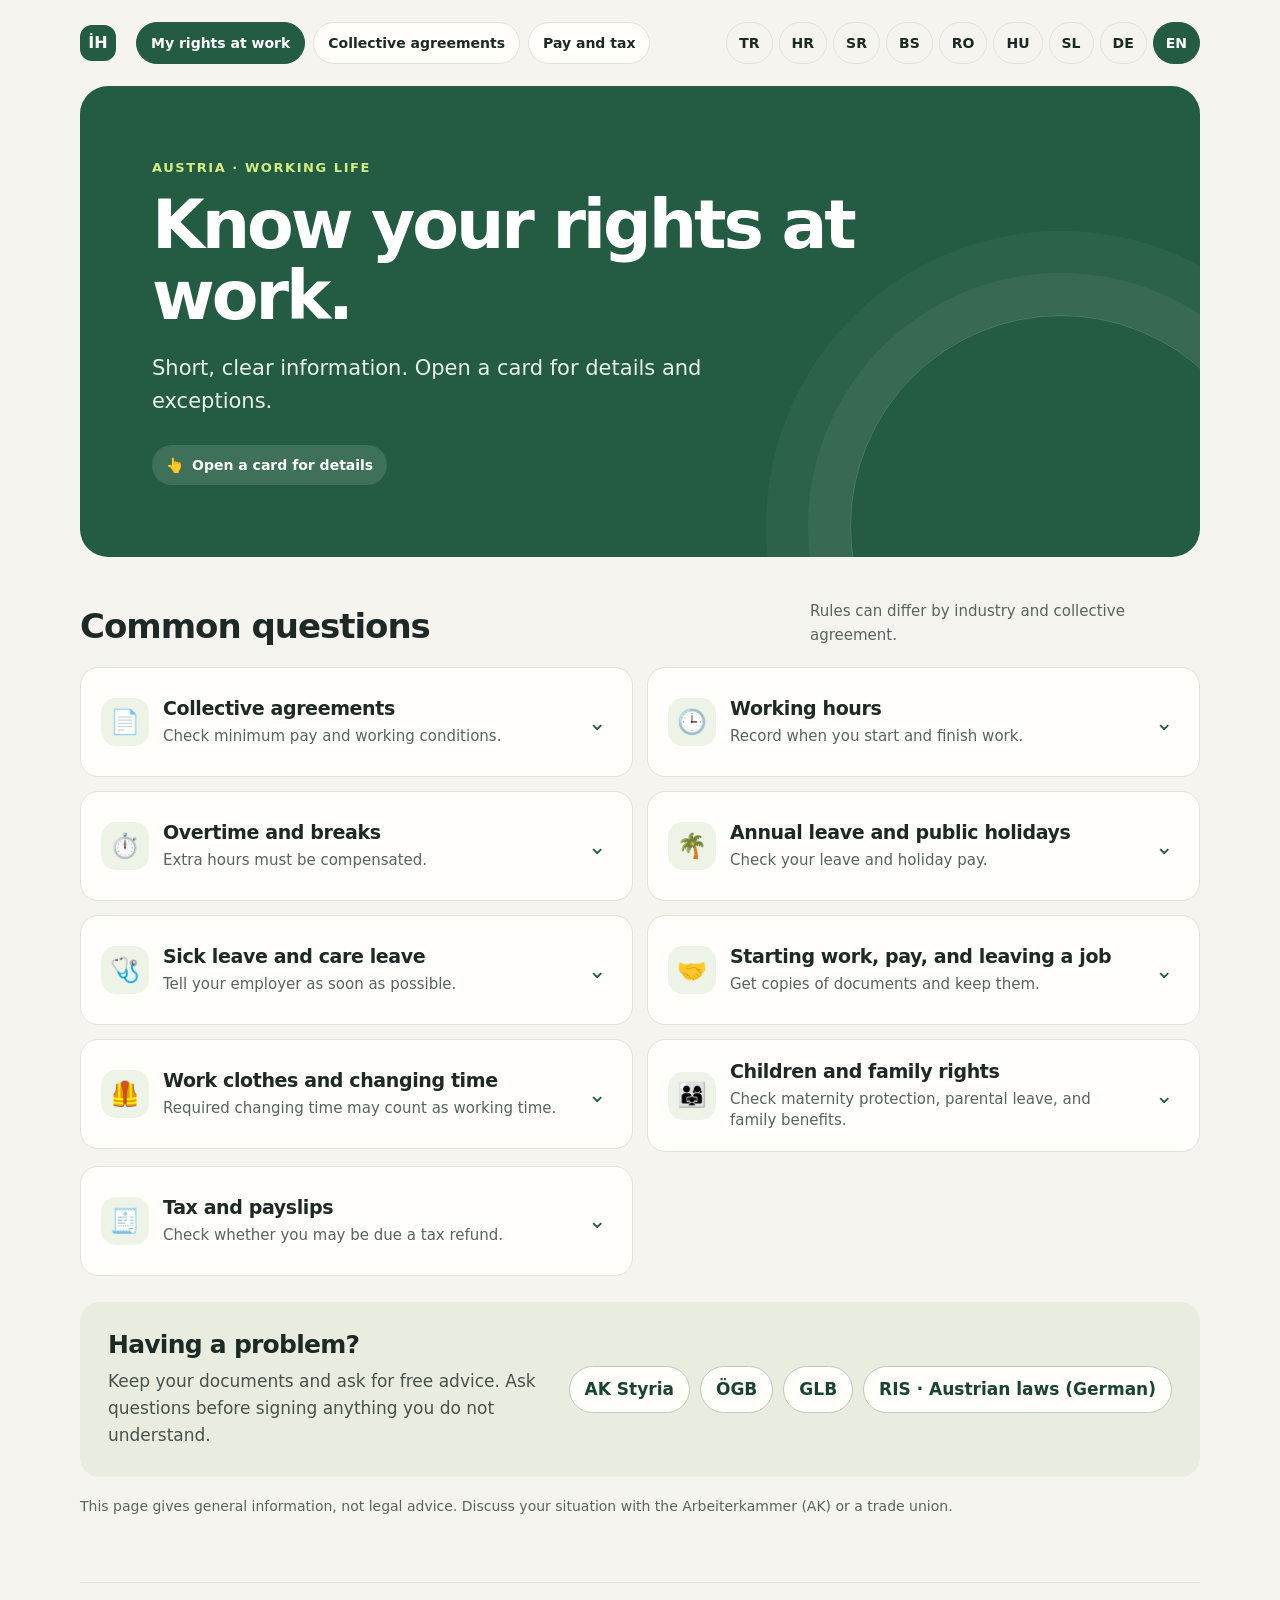
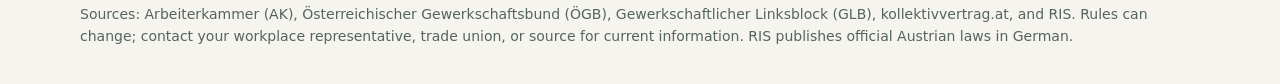
==== index.html @ 05ff2365 "Add additional languages" ====
<!doctype html>
<html lang="tr">
<head>
  <meta charset="utf-8">
  <meta name="viewport" content="width=device-width, initial-scale=1">
  <meta name="theme-color" content="#f5f4ee">
  <meta name="description" content="Avusturya'da çalışanlar için sade ve çok dilli işçi hakları rehberi.">
  <title>İş Haklarım · Avusturya'da çalışma rehberi</title>
  <link rel="stylesheet" href="assets/styles.css">
</head>
<body>
  <div class="wrap">
    <header class="topbar">
      <a class="brand" href="#" aria-label="İş Haklarım - ana sayfa">
        <span class="brand-mark" aria-hidden="true">İH</span>
      </a>
      <nav class="page-nav" aria-label="Sayfalar">
        <a class="header-link" href="index.html" data-i18n="guideLink" aria-current="page">İş Haklarım</a>
        <a class="header-link" href="collective-agreements.html" data-i18n="catalogLink">Toplu sözleşmeler</a>
        <a class="header-link" href="lohn-steuer.html" data-i18n="payLink">Maaş ve vergi</a>
      </nav>
      <nav class="language" id="languages"></nav>
    </header>

    <section class="hero" aria-labelledby="page-title">
      <p class="eyebrow" data-i18n="eyebrow">Avusturya · Çalışma hayatı</p>
      <h1 id="page-title" data-i18n="title">İşçi olarak haklarım.</h1>
      <p class="hero-copy" data-i18n="intro">Kısa ve sade bilgiler. Bir karta dokun, ayrıntıları ve istisnaları gör.</p>
      <div class="hero-tip"><span aria-hidden="true">👆</span><span data-i18n="tip">Ayrıntı için kartları aç</span></div>
    </section>

    <main>
      <div class="section-heading">
        <h2 data-i18n="sectionTitle">En çok sorulan konular</h2>
        <p data-i18n="sectionIntro">Kurallar iş koluna ve toplu sözleşmeye göre değişebilir.</p>
      </div>
      <div class="cards" id="cards"></div>
      <p class="load-error" id="loadError" role="alert" hidden></p>

      <section class="help" aria-labelledby="help-title">
        <div>
          <h2 id="help-title" data-i18n="helpTitle">Bir sorun mu var?</h2>
          <p data-i18n="helpText">Belgelerini sakla ve ücretsiz danışmanlık iste. Anlamadığın bir şeyi imzalamadan önce sor.</p>
        </div>
        <div class="help-links" id="helpLinks"></div>
      </section>
      <p class="disclaimer" data-i18n="disclaimer">Bu sayfa genel bilgilendirmedir; hukuki danışmanlık değildir. Özel durumunu Arbeiterkammer (AK) veya sendika ile görüş.</p>
    </main>
    <footer data-i18n="footer">Kaynaklar: Arbeiterkammer (AK), Österreichischer Gewerkschaftsbund (ÖGB), Gewerkschaftlicher Linksblock (GLB) ve kollektivvertrag.at. Bilgiler değişebilir; güncel durum için kaynağa danış.</footer>
  </div>

  <script src="assets/language.js" defer></script>
  <script src="assets/app.js" defer></script>
</body>
</html>
---- assets/styles.css ----
:root {
      color-scheme: light;
      --ink: #1d2924;
      --muted: #56645e;
      --paper: #f5f4ee;
      --card: #fffefa;
      --green: #245c43;
      --green-dark: #194430;
      --lime: #d3ed82;
      --line: #dfe4d9;
      --focus: #a64e12;
      font-family: Inter, ui-sans-serif, system-ui, -apple-system, BlinkMacSystemFont, "Segoe UI", sans-serif;
      font-synthesis: none;
      text-rendering: optimizeLegibility;
    }

    * { box-sizing: border-box; }

    body {
      margin: 0;
      background: var(--paper);
      color: var(--ink);
      font-size: 17px;
      line-height: 1.6;
    }

    a { color: var(--green-dark); text-underline-offset: 3px; }
    a:hover { text-decoration-thickness: 2px; }
    button, summary { font: inherit; }
    button:focus-visible, a:focus-visible, summary:focus-visible {
      outline: 3px solid var(--focus);
      outline-offset: 4px;
    }

    .wrap { width: min(1120px, calc(100% - 40px)); margin-inline: auto; }
    .topbar { display: flex; justify-content: space-between; align-items: center; gap: 20px; padding-block: 22px; }
    .brand { display: inline-flex; align-items: center; gap: 10px; color: var(--ink); font-size: 16px; font-weight: 800; text-decoration: none; }
    .brand-mark { display: grid; width: 36px; height: 36px; place-items: center; border-radius: 12px; background: var(--green); color: white; }
    .page-nav { display: flex; flex: 1; flex-wrap: wrap; gap: 8px; }
    .header-link { min-height: 42px; display: inline-flex; align-items: center; padding: 7px 14px; border: 1px solid var(--line); border-radius: 999px; background: var(--card); color: var(--ink); font-size: 14px; font-weight: 750; text-decoration: none; }
    .header-link[aria-current="page"] { border-color: var(--green); background: var(--green); color: white; }
    .language { display: flex; flex-wrap: wrap; justify-content: flex-end; gap: 6px; }
    .language button {
      min-height: 42px;
      padding: 7px 12px;
      border: 1px solid var(--line);
      border-radius: 999px;
      background: transparent;
      color: var(--ink);
      cursor: pointer;
      font-size: 14px;
      font-weight: 700;
    }
    .language button[aria-pressed="true"] { border-color: var(--green); background: var(--green); color: white; }

    .hero {
      position: relative;
      overflow: hidden;
      padding: clamp(32px, 7vw, 72px);
      border-radius: 28px;
      background: var(--green);
      color: white;
    }
    .hero::after {
      position: absolute;
      right: -72px;
      bottom: -180px;
      width: 420px;
      height: 420px;
      border: 1px solid rgb(255 255 255 / 18%);
      border-radius: 50%;
      box-shadow: 0 0 0 42px rgb(255 255 255 / 5%), 0 0 0 84px rgb(255 255 255 / 4%);
      content: "";
      pointer-events: none;
    }
    .eyebrow { margin: 0 0 10px; color: var(--lime); font-size: 13px; font-weight: 800; letter-spacing: .12em; text-transform: uppercase; }
    h1 { max-width: 720px; margin: 0; font-size: clamp(38px, 7vw, 68px); letter-spacing: -.045em; line-height: 1.05; }
    .hero-copy { max-width: 590px; margin: 20px 0 0; color: #e8f0e9; font-size: clamp(18px, 2.4vw, 21px); }
    .hero-tip { display: inline-flex; align-items: center; gap: 9px; margin-top: 26px; padding: 9px 14px; border-radius: 999px; background: rgb(255 255 255 / 12%); font-size: 14px; font-weight: 700; }

    main { padding-block: 42px 64px; }
    .section-heading { display: flex; justify-content: space-between; align-items: end; gap: 20px; margin-bottom: 20px; }
    h2 { margin: 0; font-size: clamp(25px, 4vw, 34px); letter-spacing: -.03em; line-height: 1.2; }
    .section-heading p { max-width: 390px; margin: 0; color: var(--muted); font-size: 15px; }
    .cards { display: grid; grid-template-columns: repeat(2, minmax(0, 1fr)); align-items: start; gap: 14px; }
    .card { min-width: 0; border: 1px solid var(--line); border-radius: 18px; background: var(--card); }
    .card[open] { border-color: #9eb8a1; box-shadow: 0 10px 24px rgb(29 41 36 / 5%); }
    .card summary { display: grid; grid-template-columns: 48px 1fr 24px; align-items: center; gap: 14px; min-height: 108px; padding: 20px; cursor: pointer; list-style: none; }
    .card summary::-webkit-details-marker { display: none; }
    .card-icon { display: grid; width: 48px; height: 48px; place-items: center; border-radius: 15px; background: #edf3e6; font-size: 24px; }
    .card-title { display: block; font-size: 19px; font-weight: 800; letter-spacing: -.02em; line-height: 1.25; }
    .card-teaser { display: block; margin-top: 5px; color: var(--muted); font-size: 15px; line-height: 1.4; }
    .chevron { color: var(--green); font-size: 22px; transition: transform .18s ease; }
    .card[open] .chevron { transform: rotate(180deg); }
    .card-body { padding: 0 22px 22px 82px; }
    .card-body p { margin: 0 0 10px; }
    .card-body ul { margin: 0; padding-left: 20px; }
    .card-body li { margin-top: 8px; padding-left: 3px; }
    .card-body li::marker { color: var(--green); }
    .sources { display: flex; flex-wrap: wrap; gap: 8px 16px; margin-top: 18px; padding-top: 14px; border-top: 1px solid var(--line); font-size: 14px; font-weight: 700; }
    .load-error { margin: 14px 0; padding: 12px 16px; border: 1px solid #d5aa9a; border-radius: 12px; background: #fff3ef; color: #722d19; }

    .catalog-search { display: grid; grid-template-columns: 1fr; gap: 7px; margin: 0 0 34px; }
    .catalog-search label { font-weight: 800; }
    .catalog-search input { width: 100%; min-height: 54px; padding: 12px 16px; border: 1px solid #aeb9ad; border-radius: 14px; background: var(--card); color: var(--ink); font: inherit; }
    .catalog-search input:focus-visible { outline: 3px solid var(--focus); outline-offset: 3px; }
    .catalog-search p { margin: 0; color: var(--muted); font-size: 14px; }
    .agreement-grid { display: grid; grid-template-columns: repeat(2, minmax(0, 1fr)); align-items: start; gap: 14px; }
    .agreement-card { min-width: 0; padding: 20px; border: 1px solid var(--line); border-radius: 18px; background: var(--card); }
    .agreement-card h3 { margin: 0; font-size: 18px; line-height: 1.35; }
    .agreement-card h3 a { color: var(--green-dark); }
    .agreement-card .agreement-date { margin: 9px 0 0; color: var(--muted); font-size: 14px; }
    .agreement-card .agreement-applicability { margin: 8px 0 0; color: var(--muted); font-size: 14px; }
    .agreement-card .topic-label { margin: 14px 0 7px; font-size: 14px; font-weight: 800; }
    .topic-list { display: flex; flex-wrap: wrap; gap: 7px; margin: 0; padding: 0; list-style: none; }
    .topic-list li { padding: 5px 9px; border-radius: 999px; background: #edf3e6; color: #2e503d; font-size: 13px; line-height: 1.35; }
    .agreement-card .agreement-open { display: inline-block; margin-top: 15px; font-size: 14px; font-weight: 800; }
    .all-agreements { margin-top: 38px; }
    .pay-panels { display: grid; grid-template-columns: repeat(2, minmax(0, 1fr)); align-items: start; gap: 16px; }
    .pay-panel { min-width: 0; padding: 22px; border: 1px solid var(--line); border-radius: 18px; background: var(--card); }
    .pay-panel h2 { margin: 0; font-size: 22px; line-height: 1.3; }
    .pay-panel p { margin: 12px 0; }
    .pay-panel a { font-weight: 750; }
    .tax-table-wrap { overflow-x: auto; margin-block: 16px; }
    .tax-table { width: 100%; min-width: 360px; border-collapse: collapse; text-align: left; }
    .tax-table th, .tax-table td { padding: 10px 12px; border-bottom: 1px solid var(--line); }
    .tax-table th { background: #edf3e6; }
    .pay-note { color: var(--muted); font-size: 14px; }
    .pay-sources { display: flex; flex-wrap: wrap; gap: 12px 20px; margin-top: 24px; }

    .help {
      display: grid;
      grid-template-columns: 1fr auto;
      align-items: center;
      gap: 28px;
      margin-top: 26px;
      padding: 28px;
      border-radius: 20px;
      background: #e8eddf;
    }
    .help h2 { font-size: 25px; }
    .help p { margin: 8px 0 0; color: #46534b; }
    .help-links { display: flex; flex-wrap: wrap; gap: 10px; }
    .help-links a { display: inline-flex; min-height: 46px; align-items: center; padding: 9px 15px; border: 1px solid #bdcabb; border-radius: 999px; background: var(--card); font-weight: 750; text-decoration: none; }
    .help-links a:hover { border-color: var(--green); }
    .disclaimer { margin: 18px 0 0; color: var(--muted); font-size: 14px; }
    footer { padding-block: 20px 36px; border-top: 1px solid var(--line); color: var(--muted); font-size: 14px; }

    @media (max-width: 720px) {
      .wrap { width: min(100% - 28px, 600px); }
      .topbar { align-items: flex-start; flex-wrap: wrap; }
      .brand { padding-top: 4px; }
      .language { width: 100%; max-width: none; justify-content: flex-start; }
      .language button { min-height: 38px; padding: 5px 9px; font-size: 13px; }
      .hero { border-radius: 22px; }
      .hero::after { right: -250px; }
      .section-heading { display: block; }
      .section-heading p { margin-top: 9px; }
      .cards { grid-template-columns: 1fr; gap: 10px; }
      .agreement-grid { grid-template-columns: 1fr; gap: 10px; }
      .pay-panels { grid-template-columns: 1fr; gap: 12px; }
      .card summary { min-height: 96px; padding: 16px; }
      .card-body { padding: 0 18px 20px 78px; }
      .help { grid-template-columns: 1fr; padding: 22px; }
    }

    @media (prefers-reduced-motion: reduce) {
      *, *::before, *::after { scroll-behavior: auto !important; transition-duration: .01ms !important; }
    }
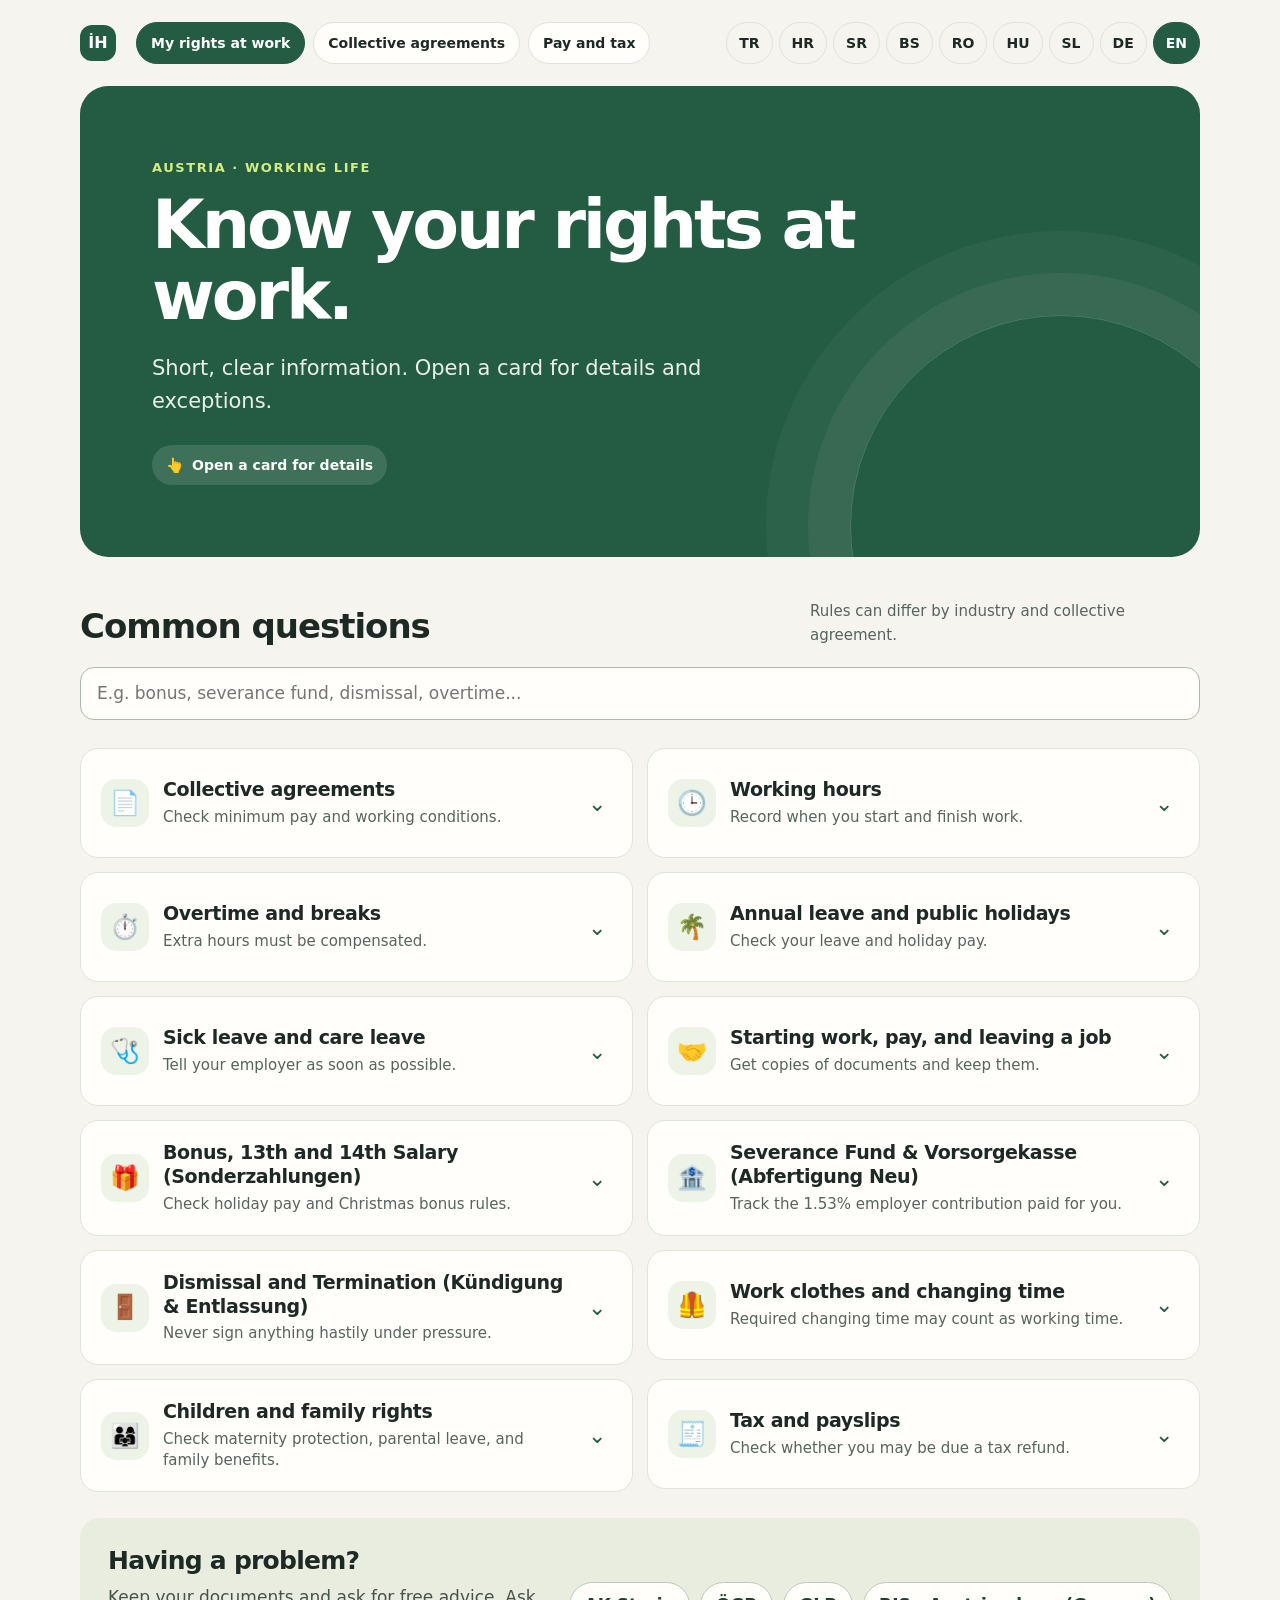
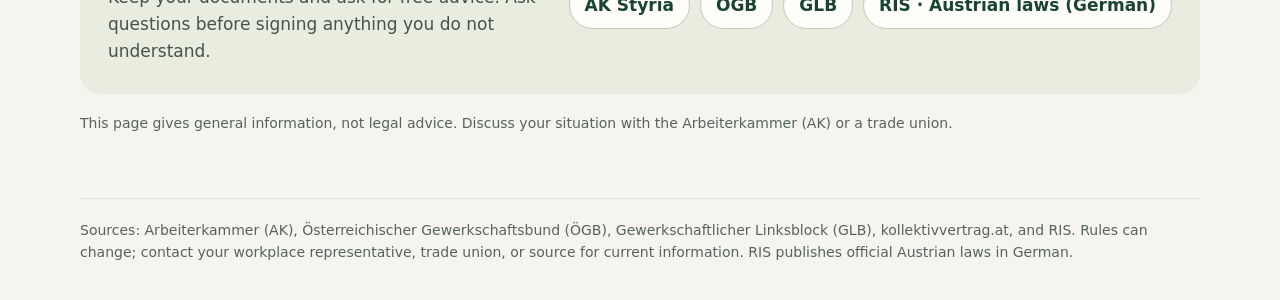
==== commit 180aa299: "Add semantic search" ====
--- a/index.html
+++ b/index.html
@@ -34,7 +34,15 @@
         <h2 data-i18n="sectionTitle">En çok sorulan konular</h2>
         <p data-i18n="sectionIntro">Kurallar iş koluna ve toplu sözleşmeye göre değişebilir.</p>
       </div>
+
+      <section class="guide-search" role="search">
+        <label for="guideSearch" class="visually-hidden" data-i18n="searchLabel">Konu veya anahtar kelime ara</label>
+        <input id="guideSearch" type="search" autocomplete="off" placeholder="Örn: ikramiye, kıdem tazminatı, kovulma, fazla mesai...">
+        <p class="search-status" id="guideSearchStatus" aria-live="polite"></p>
+      </section>
+
       <div class="cards" id="cards"></div>
+      <p class="load-error" id="noCardResults" role="status" hidden></p>
       <p class="load-error" id="loadError" role="alert" hidden></p>
 
       <section class="help" aria-labelledby="help-title">
@@ -50,6 +58,7 @@
   </div>
 
   <script src="assets/language.js" defer></script>
+  <script src="assets/semantic.js" defer></script>
   <script src="assets/app.js" defer></script>
 </body>
 </html>
--- a/assets/styles.css
+++ b/assets/styles.css
@@ -77,6 +77,9 @@
     h1 { max-width: 720px; margin: 0; font-size: clamp(38px, 7vw, 68px); letter-spacing: -.045em; line-height: 1.05; }
     .hero-copy { max-width: 590px; margin: 20px 0 0; color: #e8f0e9; font-size: clamp(18px, 2.4vw, 21px); }
     .hero-tip { display: inline-flex; align-items: center; gap: 9px; margin-top: 26px; padding: 9px 14px; border-radius: 999px; background: rgb(255 255 255 / 12%); font-size: 14px; font-weight: 700; }
+    .section-jump { display: flex; flex-wrap: wrap; gap: 9px; margin-top: 14px; }
+    .section-jump a { min-height: 42px; display: inline-flex; align-items: center; padding: 7px 14px; border: 1px solid var(--line); border-radius: 999px; background: var(--card); font-size: 14px; font-weight: 750; text-decoration: none; }
+    .section-jump a:hover { border-color: var(--green); }
 
     main { padding-block: 42px 64px; }
     .section-heading { display: flex; justify-content: space-between; align-items: end; gap: 20px; margin-bottom: 20px; }
@@ -100,6 +103,23 @@
     .sources { display: flex; flex-wrap: wrap; gap: 8px 16px; margin-top: 18px; padding-top: 14px; border-top: 1px solid var(--line); font-size: 14px; font-weight: 700; }
     .load-error { margin: 14px 0; padding: 12px 16px; border: 1px solid #d5aa9a; border-radius: 12px; background: #fff3ef; color: #722d19; }
 
+    .visually-hidden {
+      position: absolute;
+      width: 1px;
+      height: 1px;
+      padding: 0;
+      margin: -1px;
+      overflow: hidden;
+      clip: rect(0, 0, 0, 0);
+      white-space: nowrap;
+      border: 0;
+    }
+
+    .guide-search { display: grid; gap: 6px; margin-bottom: 22px; }
+    .guide-search input { width: 100%; min-height: 52px; padding: 12px 16px; border: 1px solid #aeb9ad; border-radius: 14px; background: var(--card); color: var(--ink); font: inherit; }
+    .guide-search input:focus-visible { outline: 3px solid var(--focus); outline-offset: 3px; }
+    .guide-search .search-status { margin: 0; color: var(--muted); font-size: 14px; }
+
     .catalog-search { display: grid; grid-template-columns: 1fr; gap: 7px; margin: 0 0 34px; }
     .catalog-search label { font-weight: 800; }
     .catalog-search input { width: 100%; min-height: 54px; padding: 12px 16px; border: 1px solid #aeb9ad; border-radius: 14px; background: var(--card); color: var(--ink); font: inherit; }
@@ -115,6 +135,11 @@
     .topic-list { display: flex; flex-wrap: wrap; gap: 7px; margin: 0; padding: 0; list-style: none; }
     .topic-list li { padding: 5px 9px; border-radius: 999px; background: #edf3e6; color: #2e503d; font-size: 13px; line-height: 1.35; }
     .agreement-card .agreement-open { display: inline-block; margin-top: 15px; font-size: 14px; font-weight: 800; }
+    .company-examples { margin-top: 14px; padding: 12px 14px; border-radius: 12px; background: #f0f3eb; }
+    .company-examples h4 { margin: 0; font-size: 14px; }
+    .company-examples ul { margin: 6px 0 0; padding-left: 18px; }
+    .company-examples li { margin-top: 5px; }
+    .company-examples p { margin: 3px 0 0; color: var(--muted); font-size: 13px; }
     .all-agreements { margin-top: 38px; }
     .pay-panels { display: grid; grid-template-columns: repeat(2, minmax(0, 1fr)); align-items: start; gap: 16px; }
     .pay-panel { min-width: 0; padding: 22px; border: 1px solid var(--line); border-radius: 18px; background: var(--card); }
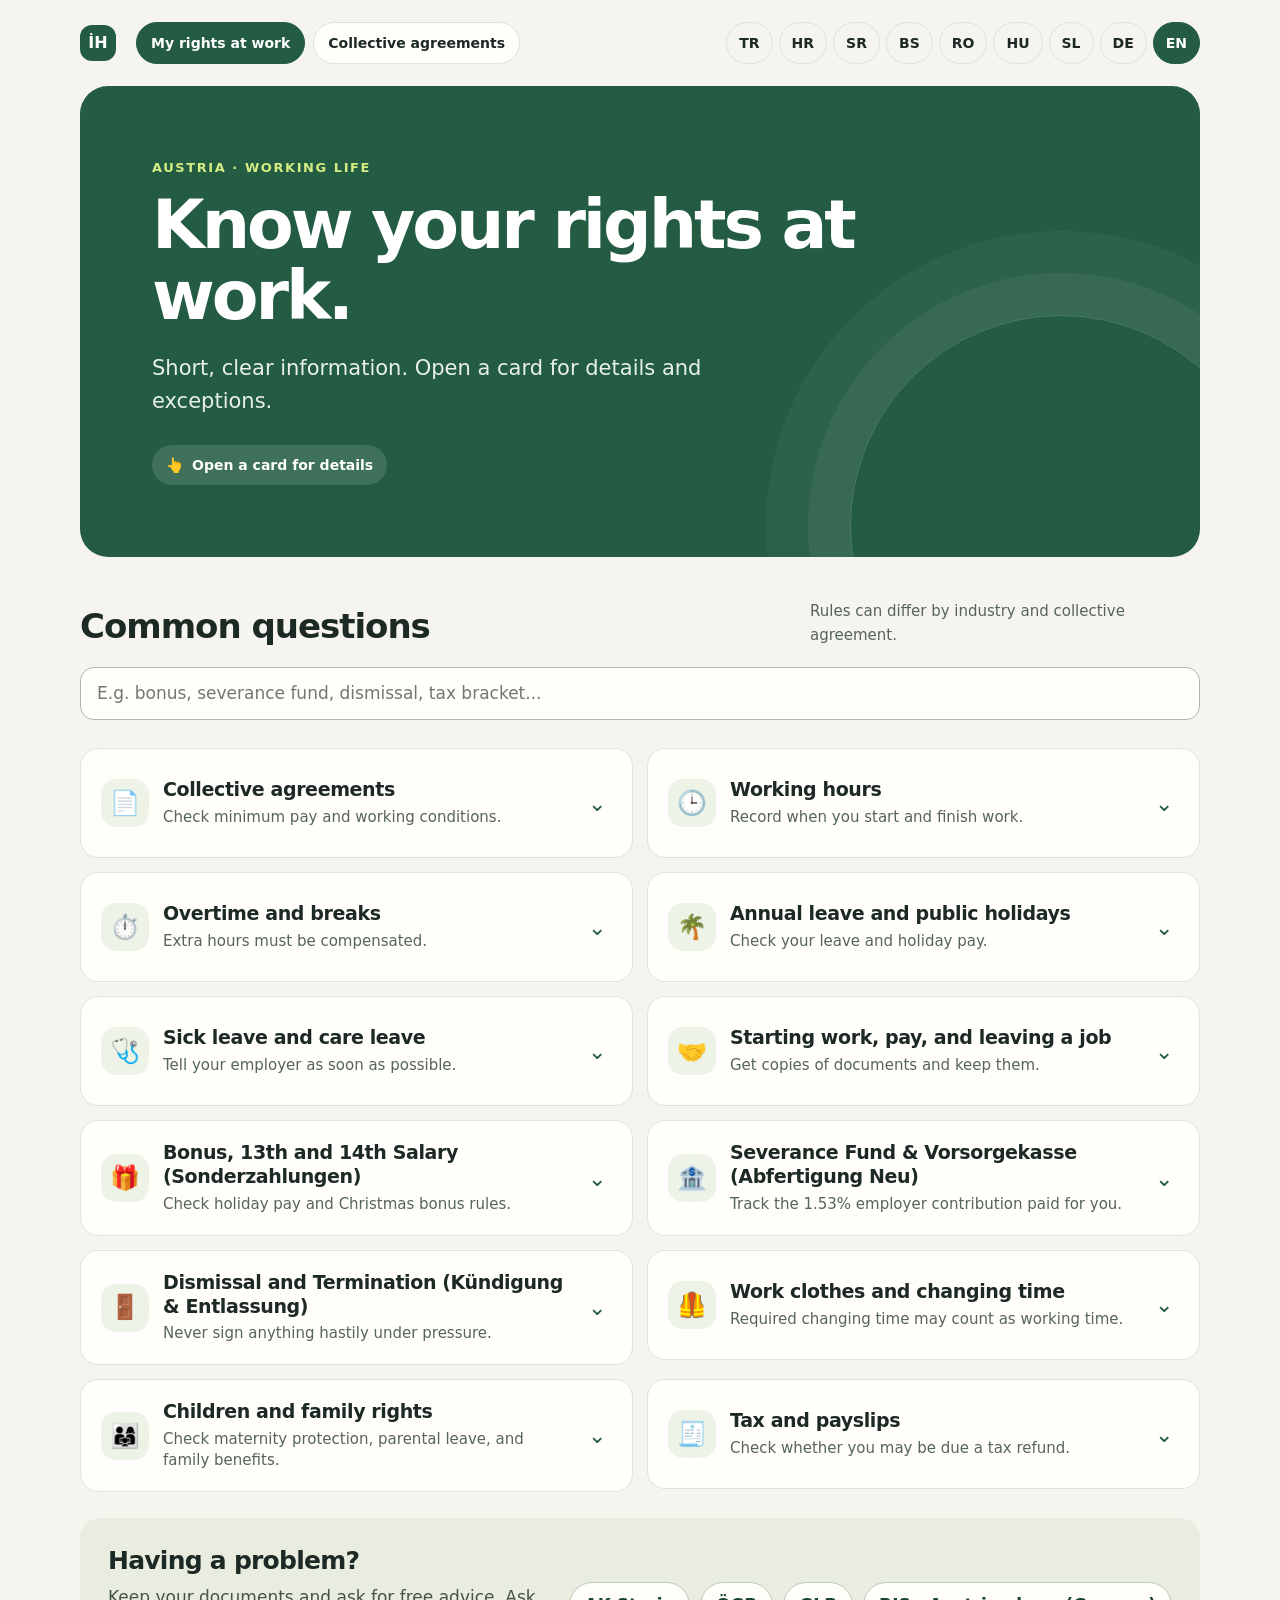
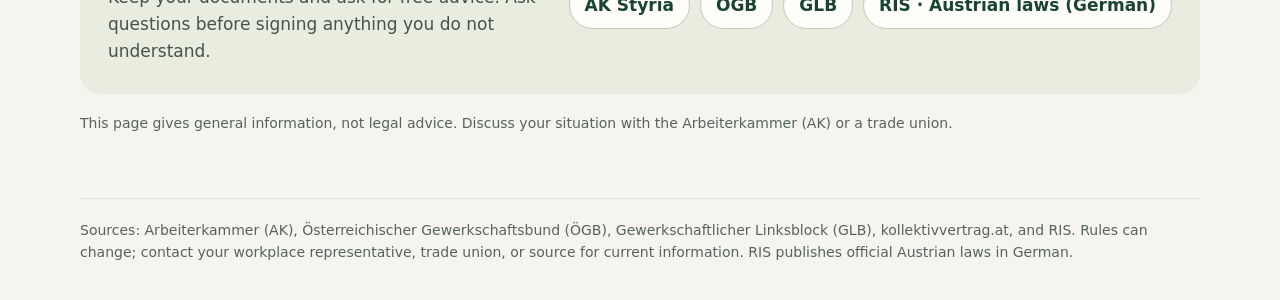
==== commit 9d120c17: "Add initial rag indexer" ====
--- a/index.html
+++ b/index.html
@@ -17,7 +17,6 @@
       <nav class="page-nav" aria-label="Sayfalar">
         <a class="header-link" href="index.html" data-i18n="guideLink" aria-current="page">İş Haklarım</a>
         <a class="header-link" href="collective-agreements.html" data-i18n="catalogLink">Toplu sözleşmeler</a>
-        <a class="header-link" href="lohn-steuer.html" data-i18n="payLink">Maaş ve vergi</a>
       </nav>
       <nav class="language" id="languages"></nav>
     </header>
@@ -37,7 +36,7 @@
 
       <section class="guide-search" role="search">
         <label for="guideSearch" class="visually-hidden" data-i18n="searchLabel">Konu veya anahtar kelime ara</label>
-        <input id="guideSearch" type="search" autocomplete="off" placeholder="Örn: ikramiye, kıdem tazminatı, kovulma, fazla mesai...">
+        <input id="guideSearch" type="search" autocomplete="off" placeholder="Örn: ikramiye, kıdem tazminatı, kovulma, vergi dilimi...">
         <p class="search-status" id="guideSearchStatus" aria-live="polite"></p>
       </section>
 
--- a/assets/styles.css
+++ b/assets/styles.css
@@ -103,6 +103,14 @@
     .sources { display: flex; flex-wrap: wrap; gap: 8px 16px; margin-top: 18px; padding-top: 14px; border-top: 1px solid var(--line); font-size: 14px; font-weight: 700; }
     .load-error { margin: 14px 0; padding: 12px 16px; border: 1px solid #d5aa9a; border-radius: 12px; background: #fff3ef; color: #722d19; }
 
+    .tax-embedded { margin-top: 18px; padding-top: 14px; border-top: 1px solid var(--line); }
+    .tax-embedded-title { margin: 0 0 8px; font-size: 16px; font-weight: 800; }
+    .tax-table-wrap { overflow-x: auto; margin-block: 12px; }
+    .tax-table { width: 100%; min-width: 280px; border-collapse: collapse; text-align: left; font-size: 14px; }
+    .tax-table th, .tax-table td { padding: 8px 10px; border-bottom: 1px solid var(--line); }
+    .tax-table th { background: #edf3e6; }
+    .pay-note { color: var(--muted); font-size: 13px; }
+
     .visually-hidden {
       position: absolute;
       width: 1px;
@@ -141,17 +149,6 @@
     .company-examples li { margin-top: 5px; }
     .company-examples p { margin: 3px 0 0; color: var(--muted); font-size: 13px; }
     .all-agreements { margin-top: 38px; }
-    .pay-panels { display: grid; grid-template-columns: repeat(2, minmax(0, 1fr)); align-items: start; gap: 16px; }
-    .pay-panel { min-width: 0; padding: 22px; border: 1px solid var(--line); border-radius: 18px; background: var(--card); }
-    .pay-panel h2 { margin: 0; font-size: 22px; line-height: 1.3; }
-    .pay-panel p { margin: 12px 0; }
-    .pay-panel a { font-weight: 750; }
-    .tax-table-wrap { overflow-x: auto; margin-block: 16px; }
-    .tax-table { width: 100%; min-width: 360px; border-collapse: collapse; text-align: left; }
-    .tax-table th, .tax-table td { padding: 10px 12px; border-bottom: 1px solid var(--line); }
-    .tax-table th { background: #edf3e6; }
-    .pay-note { color: var(--muted); font-size: 14px; }
-    .pay-sources { display: flex; flex-wrap: wrap; gap: 12px 20px; margin-top: 24px; }
 
     .help {
       display: grid;
@@ -183,7 +180,6 @@
       .section-heading p { margin-top: 9px; }
       .cards { grid-template-columns: 1fr; gap: 10px; }
       .agreement-grid { grid-template-columns: 1fr; gap: 10px; }
-      .pay-panels { grid-template-columns: 1fr; gap: 12px; }
       .card summary { min-height: 96px; padding: 16px; }
       .card-body { padding: 0 18px 20px 78px; }
       .help { grid-template-columns: 1fr; padding: 22px; }
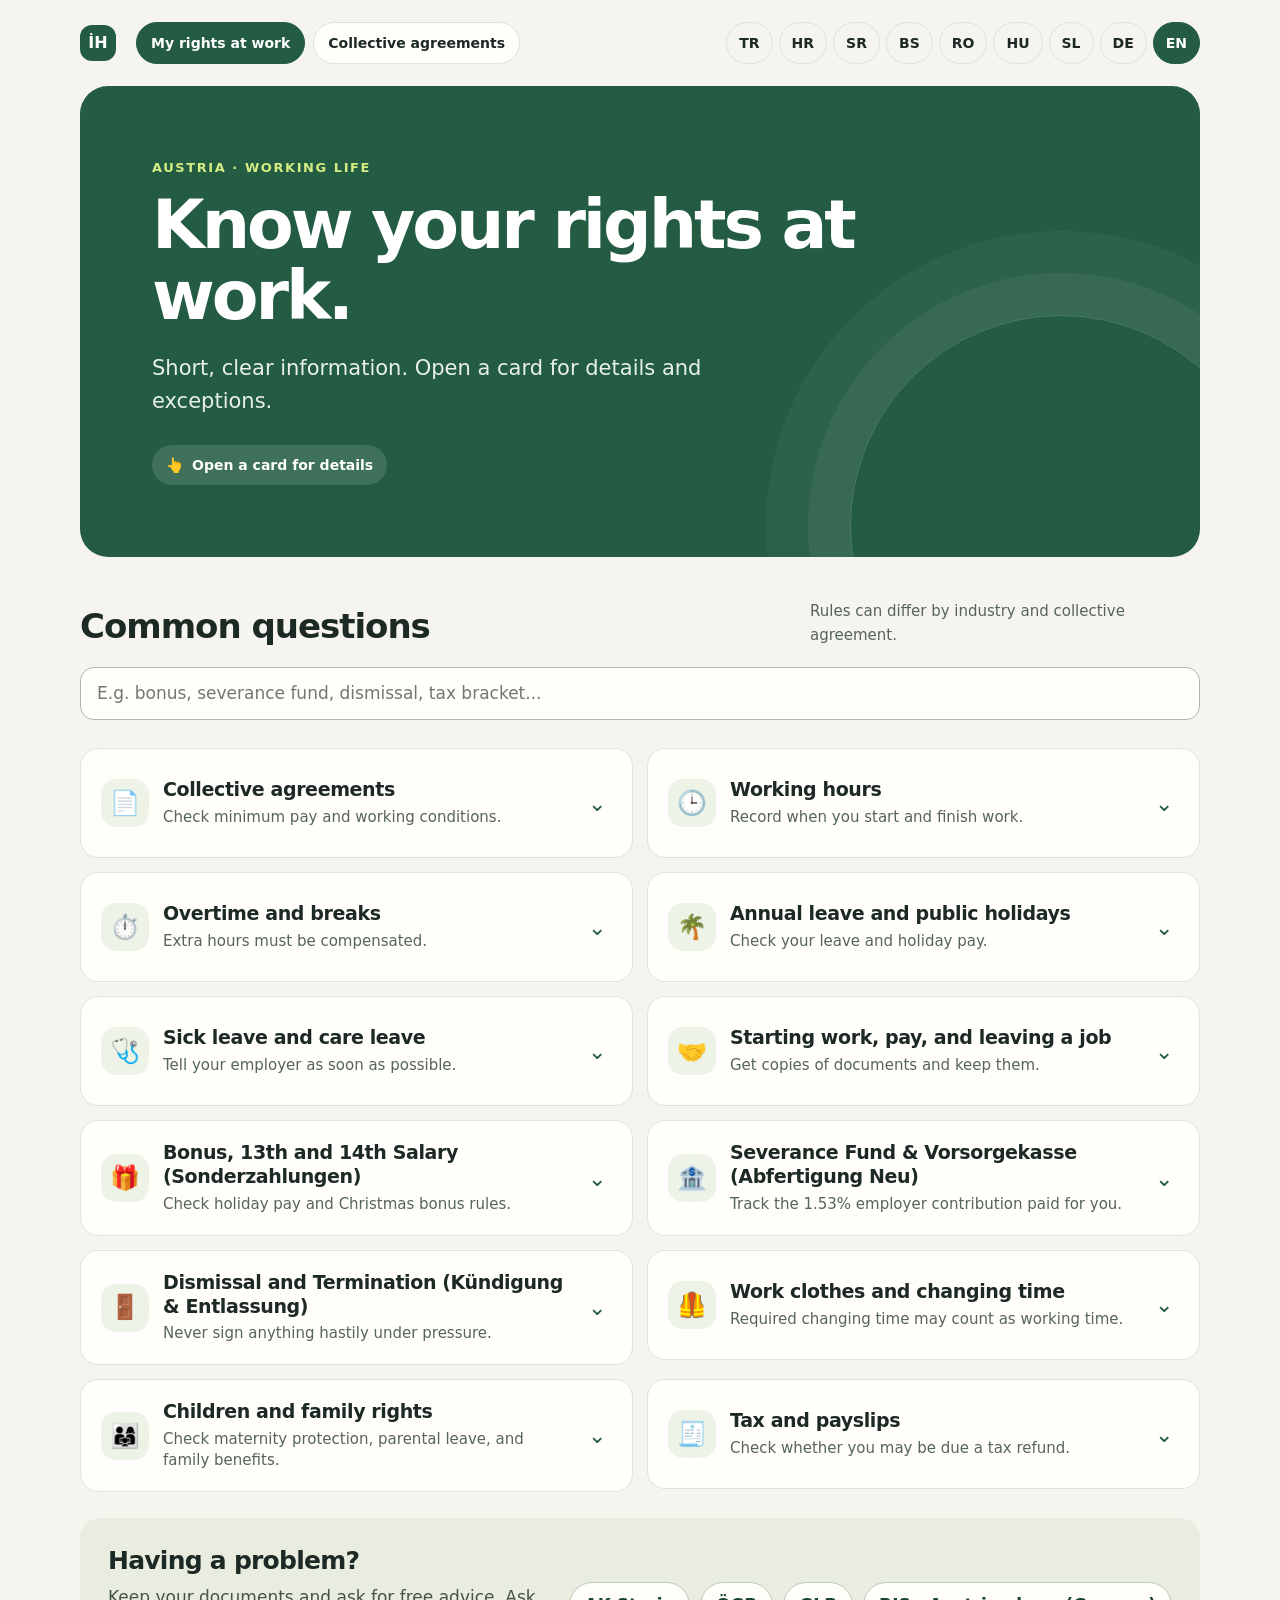
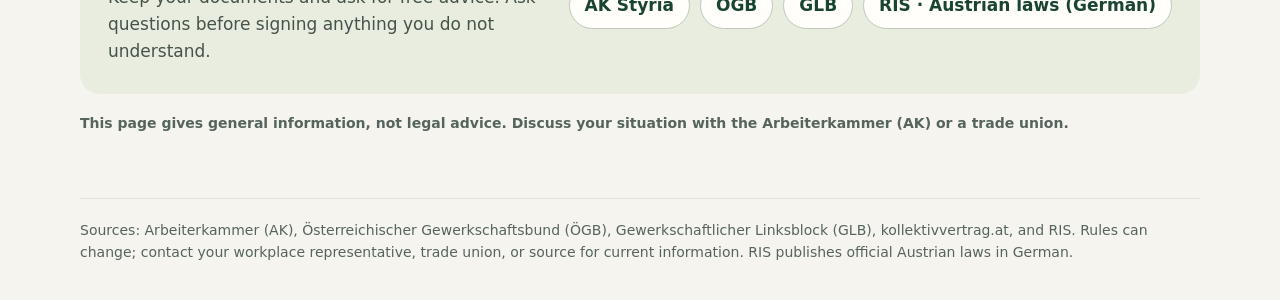
==== commit a42dd283: "Update data update workflow" ====
--- a/index.html
+++ b/index.html
@@ -5,17 +5,17 @@
   <meta name="viewport" content="width=device-width, initial-scale=1">
   <meta name="theme-color" content="#f5f4ee">
   <meta name="description" content="Avusturya'da çalışanlar için sade ve çok dilli işçi hakları rehberi.">
-  <title>İş Haklarım · Avusturya'da çalışma rehberi</title>
+  <title>İşçi olarak haklarım · Avusturya'da çalışma rehberi</title>
   <link rel="stylesheet" href="assets/styles.css">
 </head>
 <body>
   <div class="wrap">
     <header class="topbar">
-      <a class="brand" href="#" aria-label="İş Haklarım - ana sayfa">
+      <a class="brand" href="#" aria-label="Haklarım - ana sayfa">
         <span class="brand-mark" aria-hidden="true">İH</span>
       </a>
       <nav class="page-nav" aria-label="Sayfalar">
-        <a class="header-link" href="index.html" data-i18n="guideLink" aria-current="page">İş Haklarım</a>
+        <a class="header-link" href="index.html" data-i18n="guideLink" aria-current="page">Haklarım</a>
         <a class="header-link" href="collective-agreements.html" data-i18n="catalogLink">Toplu sözleşmeler</a>
       </nav>
       <nav class="language" id="languages"></nav>
@@ -41,6 +41,10 @@
       </section>
 
       <div class="cards" id="cards"></div>
+      
+      <!-- Dinamik RAG Toplu Sözleşme Sonuçları Alanı -->
+      <div id="ragSearchResults" class="rag-results-section" hidden></div>
+
       <p class="load-error" id="noCardResults" role="status" hidden></p>
       <p class="load-error" id="loadError" role="alert" hidden></p>
 
@@ -51,13 +55,14 @@
         </div>
         <div class="help-links" id="helpLinks"></div>
       </section>
-      <p class="disclaimer" data-i18n="disclaimer">Bu sayfa genel bilgilendirmedir; hukuki danışmanlık değildir. Özel durumunu Arbeiterkammer (AK) veya sendika ile görüş.</p>
+      <h3 class="disclaimer" data-i18n="disclaimer">Bu sayfa genel bilgilendirmedir; hukuki danışmanlık değildir. Özel durumunu Arbeiterkammer (AK) veya sendika ile görüş.</h3>
     </main>
     <footer data-i18n="footer">Kaynaklar: Arbeiterkammer (AK), Österreichischer Gewerkschaftsbund (ÖGB), Gewerkschaftlicher Linksblock (GLB) ve kollektivvertrag.at. Bilgiler değişebilir; güncel durum için kaynağa danış.</footer>
   </div>
 
   <script src="assets/language.js" defer></script>
   <script src="assets/semantic.js" defer></script>
+  <script src="assets/rag-retriever.js" defer></script>
   <script src="assets/app.js" defer></script>
 </body>
-</html>
+</html>
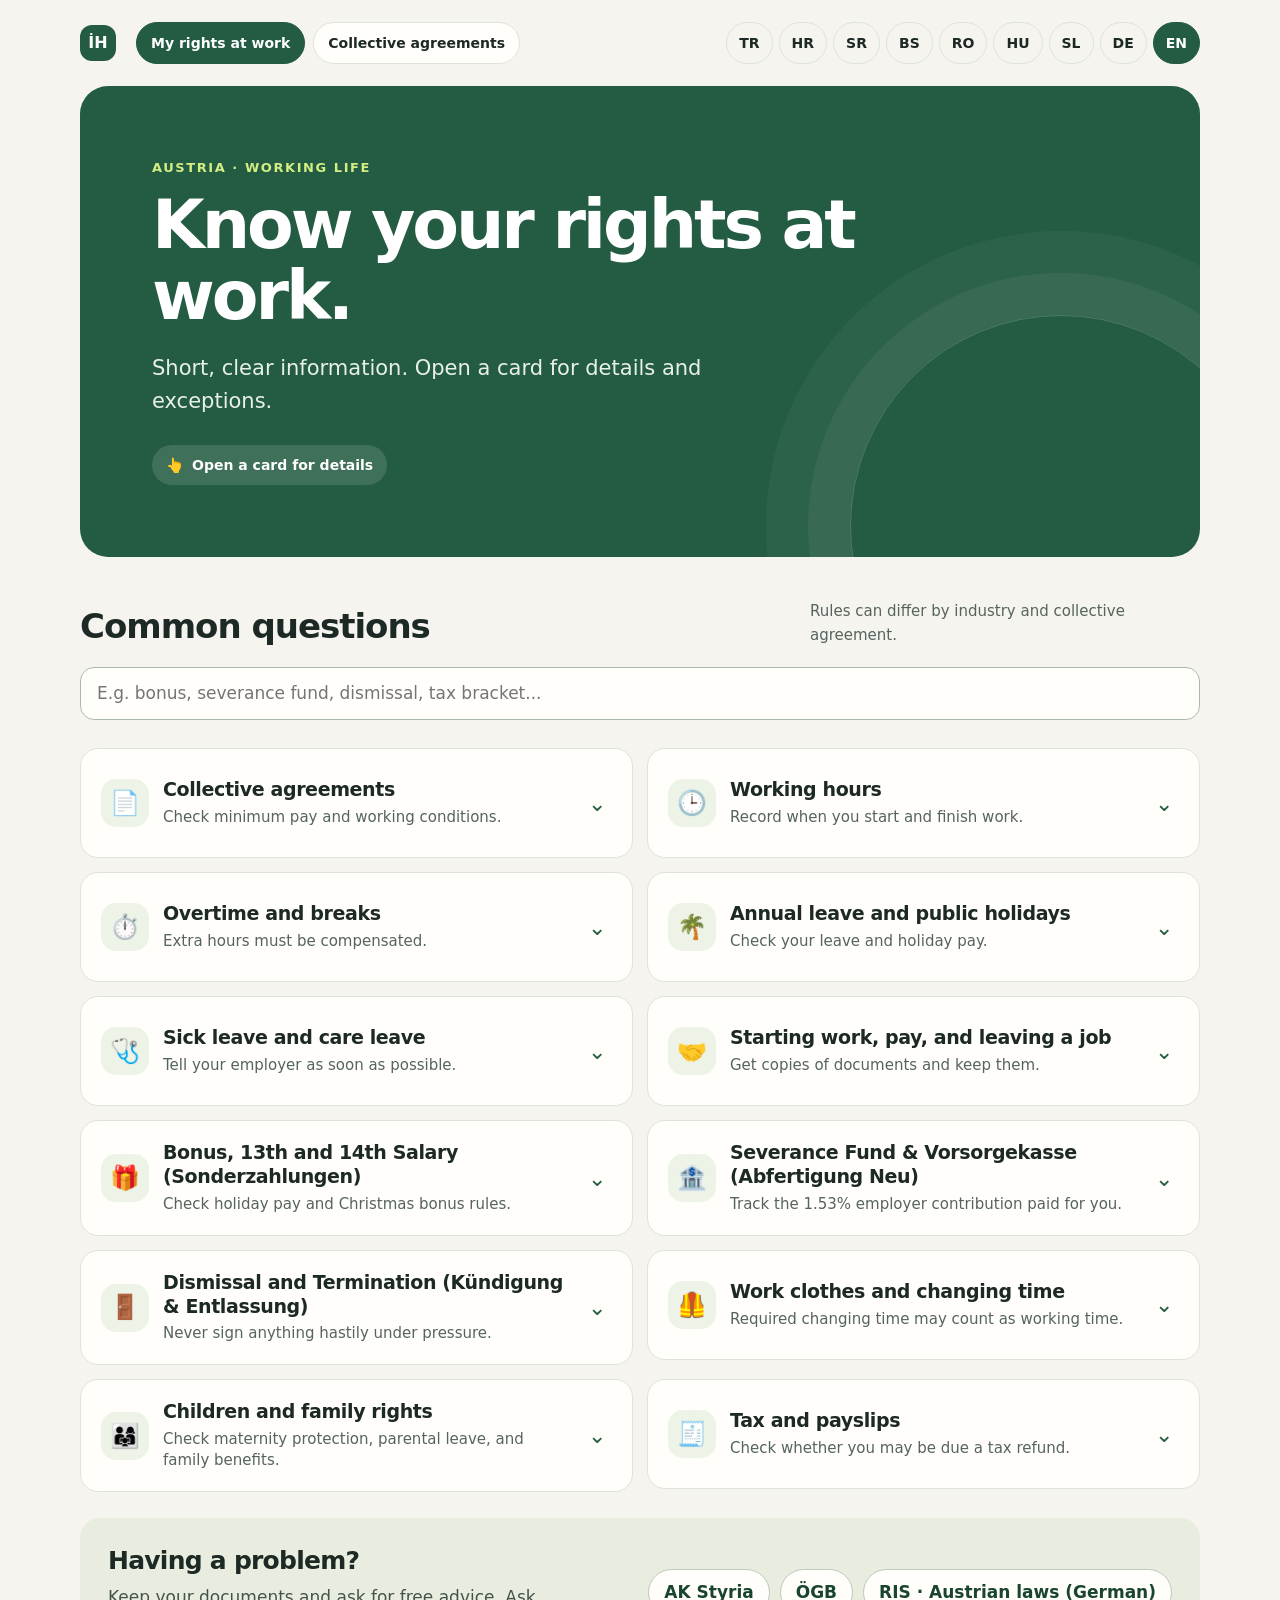
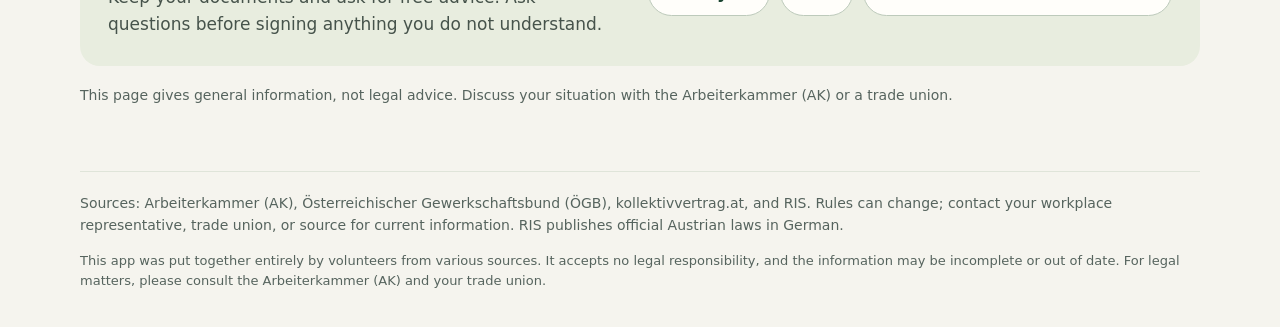
==== commit af209f50: "Upload v1.5.0" ====
--- a/index.html
+++ b/index.html
@@ -36,13 +36,13 @@
 
       <section class="guide-search" role="search">
         <label for="guideSearch" class="visually-hidden" data-i18n="searchLabel">Konu veya anahtar kelime ara</label>
-        <input id="guideSearch" type="search" autocomplete="off" placeholder="Örn: ikramiye, kıdem tazminatı, kovulma, vergi dilimi...">
+        <input id="guideSearch" type="search" autocomplete="off" placeholder="Örn: annelik, ikramiye, kıdem tazminatı, kovulma, vergi dilimi...">
+        <p class="concept-hint" id="conceptHint" hidden></p>
         <p class="search-status" id="guideSearchStatus" aria-live="polite"></p>
       </section>
 
       <div class="cards" id="cards"></div>
-      
-      <!-- Dinamik RAG Toplu Sözleşme Sonuçları Alanı -->
+
       <div id="ragSearchResults" class="rag-results-section" hidden></div>
 
       <p class="load-error" id="noCardResults" role="status" hidden></p>
@@ -55,14 +55,16 @@
         </div>
         <div class="help-links" id="helpLinks"></div>
       </section>
-      <h3 class="disclaimer" data-i18n="disclaimer">Bu sayfa genel bilgilendirmedir; hukuki danışmanlık değildir. Özel durumunu Arbeiterkammer (AK) veya sendika ile görüş.</h3>
+      <p class="disclaimer" data-i18n="disclaimer">Bu sayfa genel bilgilendirmedir; hukuki danışmanlık değildir. Özel durumunu Arbeiterkammer (AK) veya sendika ile görüş.</p>
     </main>
-    <footer data-i18n="footer">Kaynaklar: Arbeiterkammer (AK), Österreichischer Gewerkschaftsbund (ÖGB), Gewerkschaftlicher Linksblock (GLB) ve kollektivvertrag.at. Bilgiler değişebilir; güncel durum için kaynağa danış.</footer>
+    <footer data-i18n="footer">Kaynaklar: Arbeiterkammer (AK), Österreichischer Gewerkschaftsbund (ÖGB) ve kollektivvertrag.at. Bilgiler değişebilir; güncel durum için kaynağa danış.</footer>
+    <p class="volunteer-note" role="note" data-shared="volunteerNote">Bu uygulama tamamen gönüllü olarak, çeşitli kaynaklardan derlenen bilgilerle hazırlanmıştır. Yasal bir sorumluluk üstlenmez; bilgiler eksik veya güncelliğini yitirmiş olabilir. Yasal konularda lütfen Arbeiterkammer (AK) ve sendikanızla görüşün.</p>
   </div>
 
-  <script src="assets/language.js" defer></script>
+  <script src="assets/common.js" defer></script>
   <script src="assets/semantic.js" defer></script>
   <script src="assets/rag-retriever.js" defer></script>
+  <script src="assets/tax-section.js" defer></script>
   <script src="assets/app.js" defer></script>
 </body>
 </html>
--- a/assets/styles.css
+++ b/assets/styles.css
@@ -128,6 +128,23 @@
     .guide-search input:focus-visible { outline: 3px solid var(--focus); outline-offset: 3px; }
     .guide-search .search-status { margin: 0; color: var(--muted); font-size: 14px; }
 
+    .guide-search .concept-hint { display: flex; flex-wrap: wrap; align-items: center; gap: 6px 8px; margin: 0; color: var(--muted); font-size: 14px; }
+    .concept-hint[hidden] { display: none; }
+    .concept-chip { min-height: 34px; padding: 4px 12px; border: 1px solid #bdcabb; border-radius: 999px; background: var(--card); color: var(--green-dark); cursor: pointer; font-size: 14px; font-weight: 750; }
+    .concept-chip:hover { border-color: var(--green); }
+
+    .rag-results-section { margin-top: 30px; }
+    .rag-results-title { margin: 0 0 14px; font-size: 20px; letter-spacing: -.02em; }
+    .rag-results-list { display: grid; grid-template-columns: repeat(2, minmax(0, 1fr)); align-items: start; gap: 14px; }
+    .rag-result-card { min-width: 0; padding: 18px 20px; border: 1px solid var(--line); border-radius: 18px; background: var(--card); }
+    .rag-result-card h4 { margin: 0; font-size: 17px; line-height: 1.35; }
+    .rag-result-card .rag-meta { display: block; margin-top: 4px; color: var(--muted); font-size: 13px; }
+    .rag-result-card p { margin: 10px 0 0; font-size: 15px; }
+    .rag-result-card a { display: inline-block; margin-top: 12px; font-size: 14px; font-weight: 800; }
+    .lang-badge { display: inline-block; margin-left: 8px; padding: 1px 7px; border-radius: 6px; background: #edf3e6; color: #2e503d; font-size: 12px; font-weight: 800; vertical-align: middle; }
+
+    .volunteer-note { margin: 0; padding: 0 0 36px; color: var(--muted); font-size: 13px; line-height: 1.55; }
+
     .catalog-search { display: grid; grid-template-columns: 1fr; gap: 7px; margin: 0 0 34px; }
     .catalog-search label { font-weight: 800; }
     .catalog-search input { width: 100%; min-height: 54px; padding: 12px 16px; border: 1px solid #aeb9ad; border-radius: 14px; background: var(--card); color: var(--ink); font: inherit; }
@@ -166,7 +183,7 @@
     .help-links a { display: inline-flex; min-height: 46px; align-items: center; padding: 9px 15px; border: 1px solid #bdcabb; border-radius: 999px; background: var(--card); font-weight: 750; text-decoration: none; }
     .help-links a:hover { border-color: var(--green); }
     .disclaimer { margin: 18px 0 0; color: var(--muted); font-size: 14px; }
-    footer { padding-block: 20px 36px; border-top: 1px solid var(--line); color: var(--muted); font-size: 14px; }
+    footer { padding-block: 20px 14px; border-top: 1px solid var(--line); color: var(--muted); font-size: 14px; }
 
     @media (max-width: 720px) {
       .wrap { width: min(100% - 28px, 600px); }
@@ -180,6 +197,7 @@
       .section-heading p { margin-top: 9px; }
       .cards { grid-template-columns: 1fr; gap: 10px; }
       .agreement-grid { grid-template-columns: 1fr; gap: 10px; }
+      .rag-results-list { grid-template-columns: 1fr; gap: 10px; }
       .card summary { min-height: 96px; padding: 16px; }
       .card-body { padding: 0 18px 20px 78px; }
       .help { grid-template-columns: 1fr; padding: 22px; }
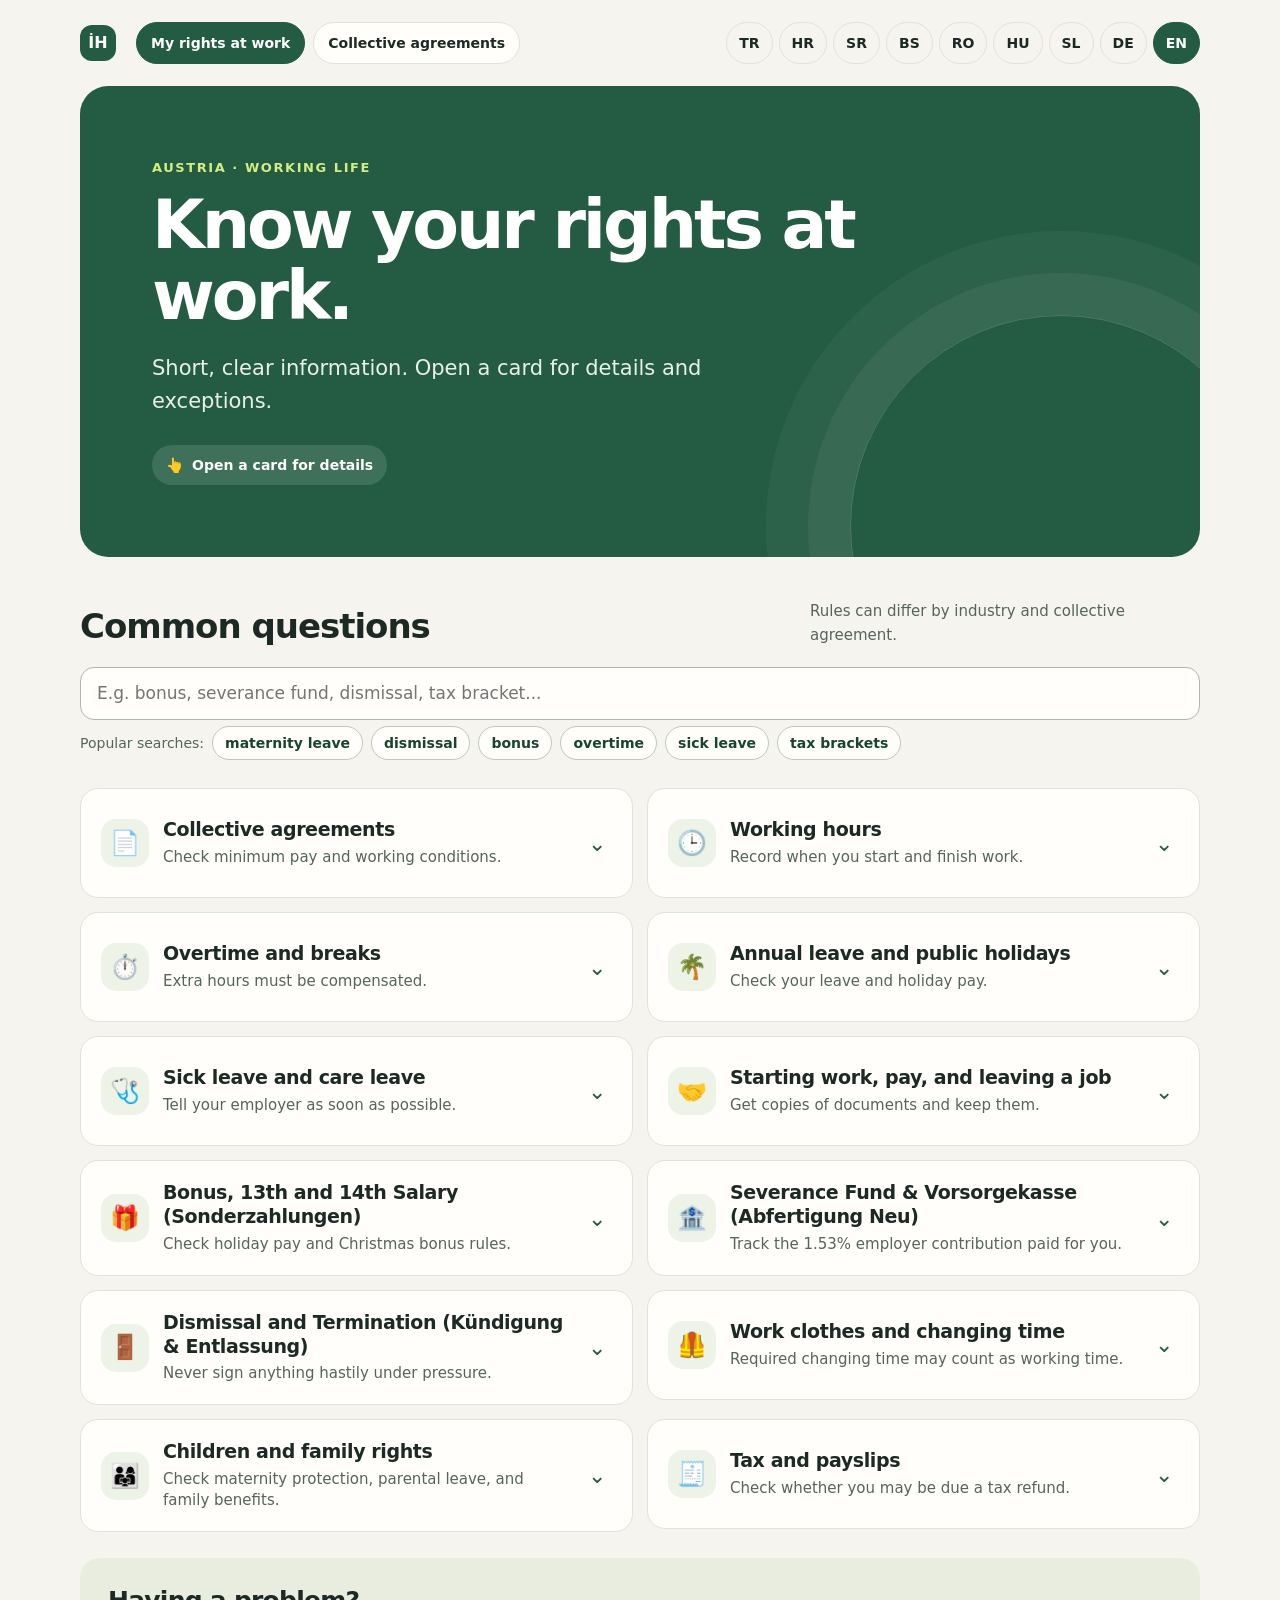
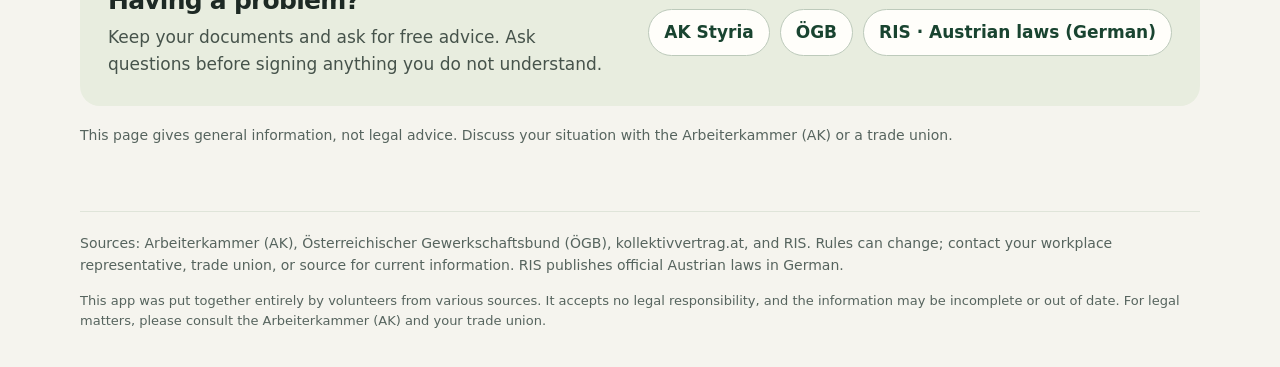
==== commit d39dc988: "Upload new v1.5.0" ====
--- a/index.html
+++ b/index.html
@@ -37,6 +37,7 @@
       <section class="guide-search" role="search">
         <label for="guideSearch" class="visually-hidden" data-i18n="searchLabel">Konu veya anahtar kelime ara</label>
         <input id="guideSearch" type="search" autocomplete="off" placeholder="Örn: annelik, ikramiye, kıdem tazminatı, kovulma, vergi dilimi...">
+        <p class="concept-hint" id="searchSuggestions"></p>
         <p class="concept-hint" id="conceptHint" hidden></p>
         <p class="search-status" id="guideSearchStatus" aria-live="polite"></p>
       </section>
--- a/assets/styles.css
+++ b/assets/styles.css
@@ -130,6 +130,8 @@
 
     .guide-search .concept-hint { display: flex; flex-wrap: wrap; align-items: center; gap: 6px 8px; margin: 0; color: var(--muted); font-size: 14px; }
     .concept-hint[hidden] { display: none; }
+    .review-line { margin: 14px 0 0; color: var(--muted); font-size: 13px; }
+    .review-line.stale { color: #8a4b12; }
     .concept-chip { min-height: 34px; padding: 4px 12px; border: 1px solid #bdcabb; border-radius: 999px; background: var(--card); color: var(--green-dark); cursor: pointer; font-size: 14px; font-weight: 750; }
     .concept-chip:hover { border-color: var(--green); }
 
